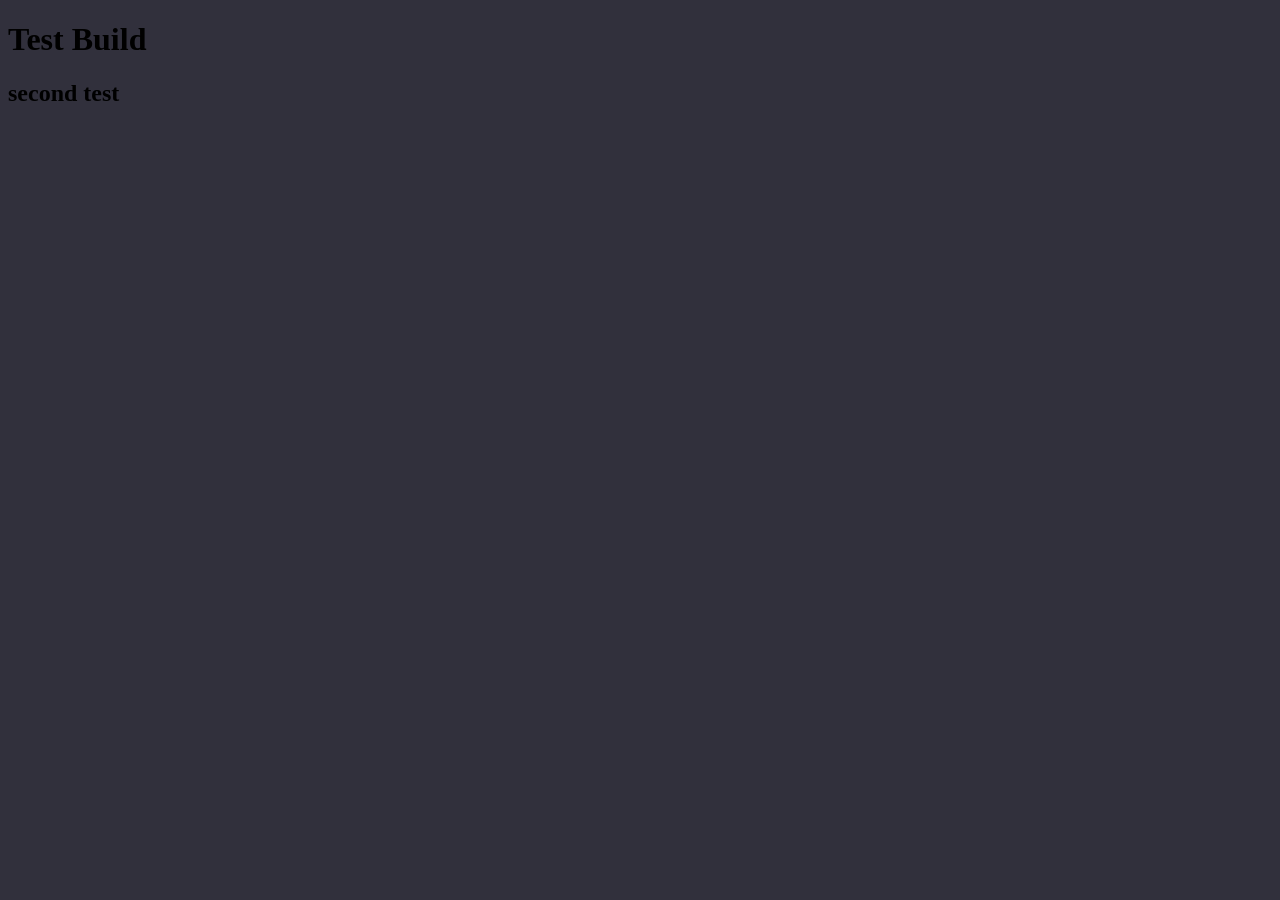
==== docs/index.html @ a85225e2 "перелинковка" ====
<!doctype html><html lang="en"><head><meta charset="UTF-8"/><meta name="viewport" content="width=device-width,initial-scale=1"/><title>Test build</title><script defer="defer" src="main.js"></script><link href="main.css" rel="stylesheet"></head><body><h1>Test Build</h1><h2>second test</h2></body></html>
---- docs/main.css ----
body {
  background-color: rgb(49, 48, 60);
}
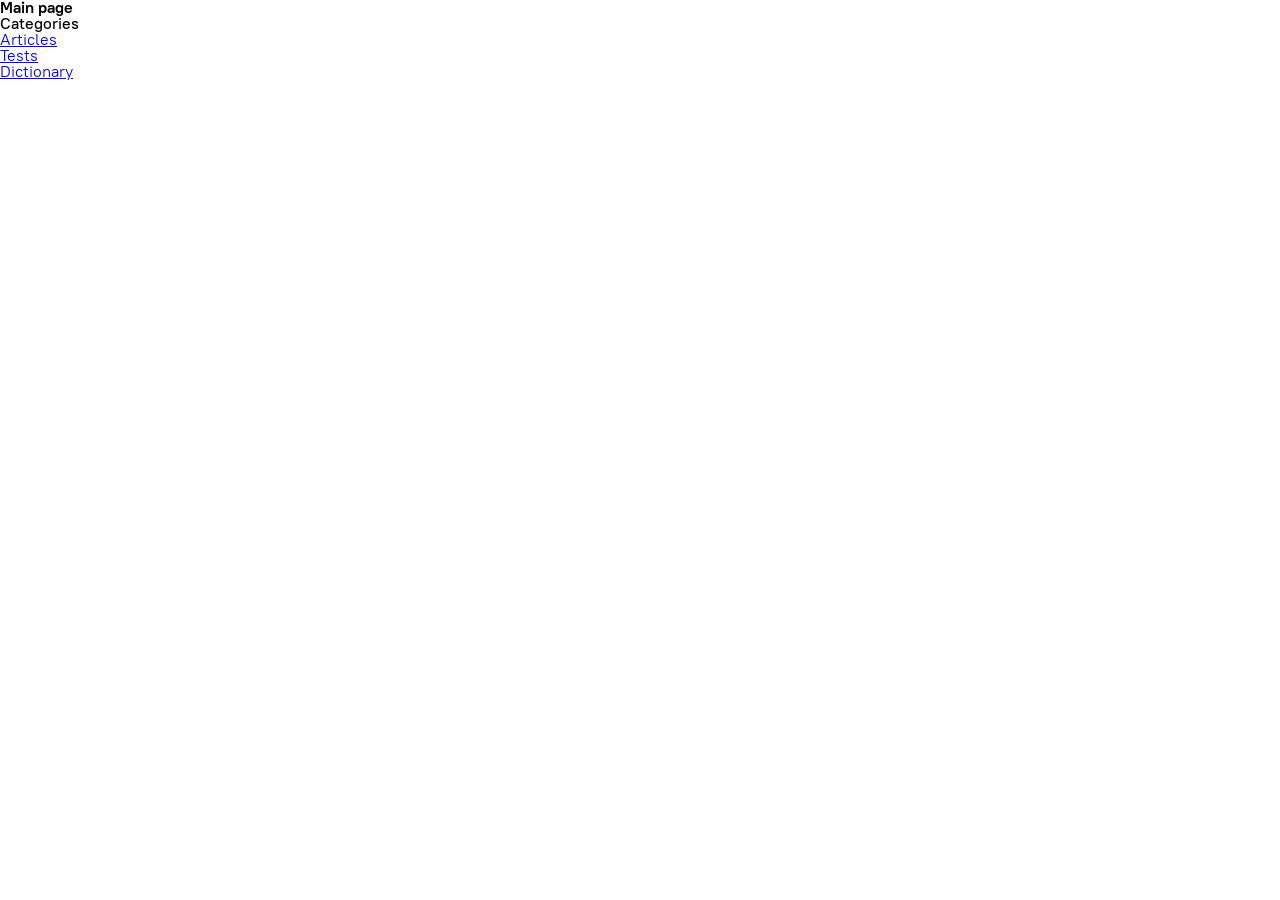
==== commit ce88bbeb: "build" ====
--- a/docs/index.html
+++ b/docs/index.html
@@ -1 +1 @@
-<!doctype html><html lang="en"><head><meta charset="UTF-8"/><meta name="viewport" content="width=device-width,initial-scale=1"/><title>Test build</title><script defer="defer" src="main.js"></script><link href="main.css" rel="stylesheet"></head><body><h1>Test Build</h1><h2>second test</h2></body></html>+<!doctype html><html lang="en"><head><meta charset="UTF-8"/><meta name="viewport" content="width=device-width,initial-scale=1"/><title>Main page</title><script defer="defer" src="main.js"></script><link href="main.css" rel="stylesheet"></head><body><h1>Main page</h1><h2>Categories</h2><ul><li><a href="pages/articles.html">Articles</a></li><li><a href="pages/tests.html">Tests</a></li><li><a href="pages/dictionary.html">Dictionary</a></li></ul></body></html>
--- a/docs/main.css
+++ b/docs/main.css
@@ -1,4 +1,96 @@
+/* http://meyerweb.com/eric/tools/css/reset/ 
+   v2.0 | 20110126
+   License: none (public domain)
+*/
+
+html, body, div, span, applet, object, iframe,
+h1, h2, h3, h4, h5, h6, p, blockquote, pre,
+a, abbr, acronym, address, big, cite, code,
+del, dfn, em, img, ins, kbd, q, s, samp,
+small, strike, strong, sub, sup, tt, var,
+b, u, i, center,
+dl, dt, dd, ol, ul, li,
+fieldset, form, label, legend,
+table, caption, tbody, tfoot, thead, tr, th, td,
+article, aside, canvas, details, embed, 
+figure, figcaption, footer, header, hgroup, 
+menu, nav, output, ruby, section, summary,
+time, mark, audio, video {
+	margin: 0;
+	padding: 0;
+	border: 0;
+	font-size: 100%;
+	font: inherit;
+	vertical-align: baseline;
+}
+/* HTML5 display-role reset for older browsers */
+article, aside, details, figcaption, figure, 
+footer, header, hgroup, menu, nav, section {
+	display: block;
+}
 body {
-  background-color: rgb(49, 48, 60);
+	line-height: 1;
+}
+ol, ul {
+	list-style: none;
+}
+blockquote, q {
+	quotes: none;
+}
+blockquote:before, blockquote:after,
+q:before, q:after {
+	content: '';
+	content: none;
+}
+table {
+	border-collapse: collapse;
+	border-spacing: 0;
+}
+@font-face {
+    font-family: 'PT Root UI';
+    src: url(fonts/f82344daaacb5424b169.woff), 
+         url(fonts/f31c5219b0912845f393.woff2);
+    font-weight: 700;
 }
 
+@font-face {
+    font-family: 'PT Root UI';
+    src: url(fonts/e24244df074291681cd3.woff), 
+         url(fonts/6f2ccf4ac327e1d6507e.woff2);
+    font-weight: 500;
+}
+
+@font-face {
+    font-family: 'PT Root UI';
+    src: url(fonts/ea7178e3e5d27a1d3248.woff), 
+         url(fonts/b43dba986b9cde356afd.woff2);
+    font-weight: 400;
+}
+
+@font-face {
+    font-family: 'PT Root UI';
+    src: url(fonts/8bf08d3a5b04f523d0d4.woff), 
+         url(fonts/f0497492db8214d4938e.woff2);
+    font-weight: 300;
+}
+body {
+    font-family: 'Pt Root UI', Arial, Helvetica, sans-serif;
+}
+
+h1 {
+    font-weight: 700;
+}
+
+h2 {
+    font-weight: 500;
+}
+
+h3 {
+    font-weight: 400;
+}
+
+h4 {
+    font-weight: 300;
+}
+
+
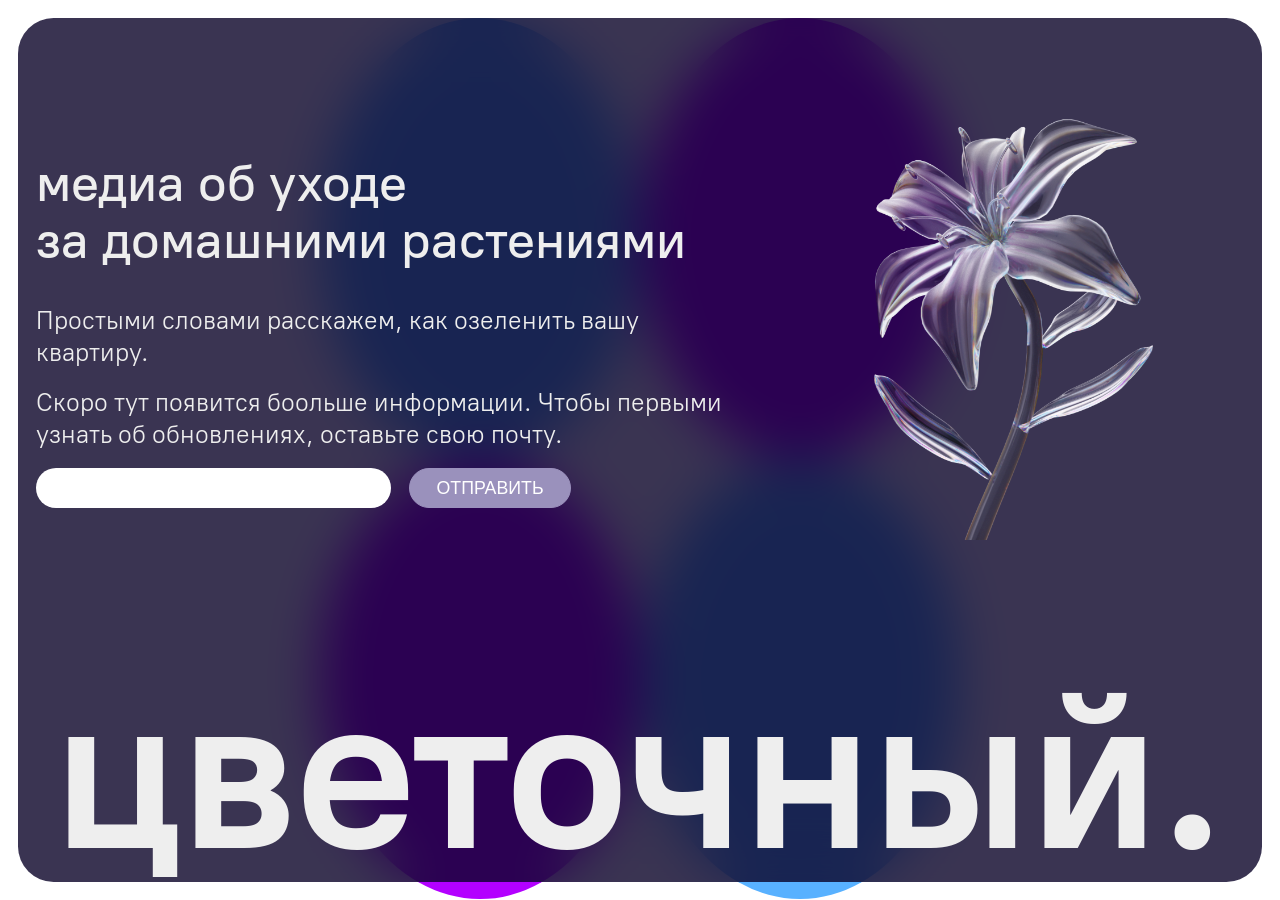
==== commit cef94124: "build" ====
--- a/docs/index.html
+++ b/docs/index.html
@@ -1 +1 @@
-<!doctype html><html lang="en"><head><meta charset="UTF-8"/><meta name="viewport" content="width=device-width,initial-scale=1"/><title>Main page</title><script defer="defer" src="main.js"></script><link href="main.css" rel="stylesheet"></head><body><h1>Main page</h1><h2>Categories</h2><ul><li><a href="pages/articles.html">Articles</a></li><li><a href="pages/tests.html">Tests</a></li><li><a href="pages/dictionary.html">Dictionary</a></li></ul></body></html>+<!doctype html><html lang="en"><head><meta charset="UTF-8"/><meta name="viewport" content="width=device-width,initial-scale=1"/><title>Main page</title><script defer="defer" src="main.js"></script><link href="main.css" rel="stylesheet"></head><body id="index"><div class="indexAnimation"><div class="animCircle"></div><div class="animCircle"></div><div class="animCircle"></div><div class="animCircle"></div></div><div id="indexWrapper"><div class="indexContainer"><div class="indexContainerInfo"><h2>медиа об уходе<br/>за домашними растениями</h2><p>Простыми словами расскажем, как озеленить вашу квартиру.</p><p>Скоро тут появится боольше информации. Чтобы первыми узнать об обновлениях, оставьте свою почту.</p><form id="my-form" action="https://formspree.io/f/xkgqkege" method="POST"><input name="message"/> <button id="my-form-button">отправить</button><p id="my-form-status"></p></form></div><div class="indexContainerImage"><img src="images/4c9125b22da4316fb09c.svg" alt=""/></div></div><h1>цветочный.</h1></div><script>var form=document.getElementById("my-form");async function handleSubmit(e){e.preventDefault();var t=document.getElementById("my-form-status"),n=new FormData(e.target);fetch(e.target.action,{method:form.method,body:n,headers:{Accept:"application/json"}}).then(e=>{e.ok?(t.innerHTML="Спасибо!",form.reset()):e.json().then(e=>{Object.hasOwn(e,"errors")?t.innerHTML=e.errors.map(e=>e.message).join(", "):t.innerHTML="Упс! Какая-то ошибка"})}).catch(e=>{t.innerHTML="Упс! Какая-то ошибка"})}form.addEventListener("submit",handleSubmit)</script></body></html>
--- a/docs/main.css
+++ b/docs/main.css
@@ -73,24 +73,199 @@
          url(fonts/f0497492db8214d4938e.woff2);
     font-weight: 300;
 }
+* {
+  box-sizing: border-box;
+}
+html {
+  font-size: calc(1vw / 14.4);
+}
 body {
-    font-family: 'Pt Root UI', Arial, Helvetica, sans-serif;
-}
-
-h1 {
-    font-weight: 700;
-}
-
-h2 {
-    font-weight: 500;
+  font-family: 'PT Root UI', Arial, Helvetica, sans-serif;
 }
 
 h3 {
-    font-weight: 400;
-}
-
+  font-weight: 400;
+}
 h4 {
-    font-weight: 300;
-}
-
-
+  font-weight: 300;
+}
+/* стилия для заглушки */
+#index {
+  display: flex;
+  justify-content: center;
+  align-items: center;
+  overflow: hidden;
+  position: relative;
+}
+#indexWrapper {
+  overflow: hidden;
+  margin-top: 20rem;
+  width: 1400rem;
+  height: 96vh;
+  border-radius: 40rem;
+  background-color: #090227cc;
+  display: flex;
+  flex-direction: column;
+  justify-content: space-between;
+  backdrop-filter: blur(30rem);
+}
+#index h1 {
+  font-weight: 700;
+  font-size: 250rem;
+  color: #eee;
+  display: block;
+  margin: 0 auto;
+}
+#index h2 {
+  font-weight: 500;
+  font-size: 58rem;
+  line-height: 64rem;
+  color: #eee;
+  margin-bottom: 40rem;
+}
+#index p,
+#index label {
+  font-weight: 400;
+  font-size: 28rem;
+  line-height: 36rem;
+  color: #eee;
+  margin: 20rem 0;
+}
+.indexContainer {
+  display: flex;
+}
+.indexContainerInfo {
+  padding: 60rem 20rem;
+  width: 60%;
+}
+.indexContainerImage {
+  width: 40%;
+  padding-top: 20rem;
+}
+.indexContainerImage img {
+  width: 56%;
+  display: block;
+  margin: 0 auto;
+  transition: transform ease 1s;
+}
+.indexContainerImage img:hover {
+  transform: translateX(-60rem) translateY(40rem);
+  transition: transform ease 1s;
+}
+p#my-form-status {
+  font-size: 16rem;
+  line-height: 100%;
+  margin: 10rem 0 0 20rem;
+}
+#index form input {
+  height: 46rem;
+  width: 400rem;
+  border-radius: 30rem;
+  border: 2rem solid transparent;
+  outline: none;
+  padding: 0 20rem;
+  font-size: 20rem;
+  transition: border ease 0.4s;
+}
+#index form input:focus {
+  border: 2rem solid #9a91bc;
+  transition: border ease 0.8s;
+}
+#index form button {
+  height: 46rem;
+  padding: 0 30rem;
+  text-transform: uppercase;
+  font-size: 20rem;
+  border-radius: 30rem;
+  border: 2rem solid #9a91bc;
+  background-color: #9a91bc;
+  color: #fff;
+  font-weight: 500;
+  cursor: pointer;
+  margin-left: 20rem;
+  transition: all ease 0.4s;
+}
+#index form button:hover {
+  background-color: #8075aa;
+  border: 2rem solid #8075aa;
+  transition: all ease 0.8s;
+}
+.indexAnimation {
+  position: absolute;
+  width: 50%;
+  height: 100%;
+  display: flex;
+  flex-wrap: wrap;
+  top: 2%;
+  left: 25%;
+  animation: rotate 10s linear infinite;
+}
+.animCircle {
+  width: 50%;
+  height: 50%;
+  background-color: #b300ff;
+  border-radius: 100%;
+  z-index: -1;
+}
+.animCircle:nth-of-type(1),
+.animCircle:nth-of-type(4) {
+  background-color: #58b1ff;
+}
+@media screen and (max-width: 1280px) {
+  #indexWrapper {
+    justify-content: flex-end;
+    gap: 100rem;
+  }
+}
+@media screen and (max-width: 780px) {
+  html {
+    font-size: calc(1vw / 6);
+  }
+  #index {
+    overflow: auto;
+  }
+  #indexWrapper {
+    width: calc(100% - 40rem);
+    margin: 20rem;
+    height: fit-content;
+    gap: 0;
+  }
+  .indexContainer {
+    flex-direction: column;
+  }
+  .indexContainer > div {
+    width: 100%;
+  }
+  #index h1 {
+    font-size: 100rem;
+    margin-top: 40rem;
+  }
+  #index form input,
+  #index form button {
+    width: 100%;
+    margin: 10rem 0 0 0;
+  }
+  .animCircle {
+    width: 240rem;
+    height: 240rem;
+  }
+  .indexAnimation {
+    width: 100%;
+    height: auto;
+    top: 50%;
+    left: 0;
+  }
+}
+@keyframes rotate {
+  0% {
+    transform: rotate(0) scale(0.8);
+  }
+  50% {
+    transform: rotate(180deg) scale(0.5);
+  }
+  100% {
+    transform: rotate(360deg) scale(0.8);
+  }
+}
+
+
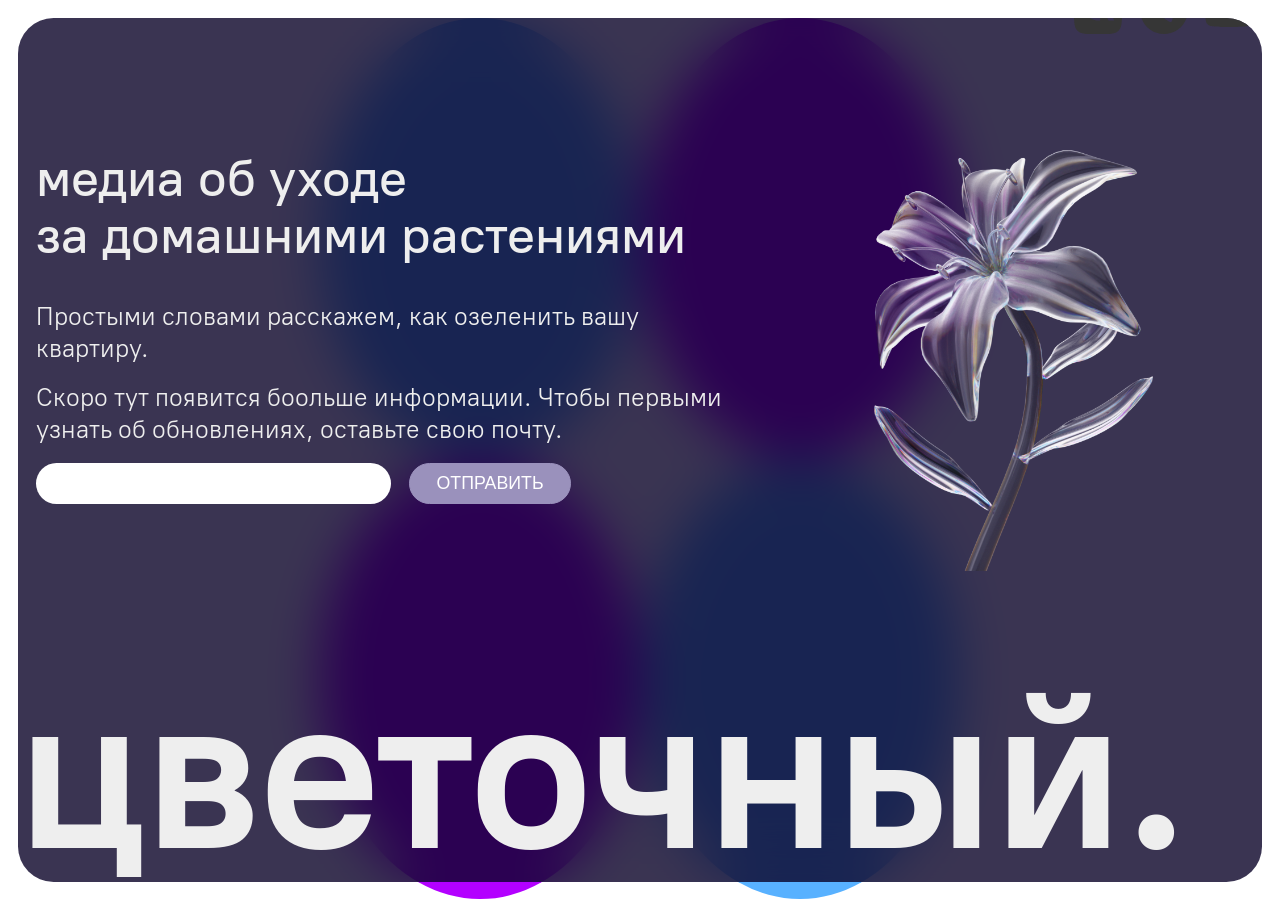
==== commit 5ab5d2c0: "chunks + styleguides" ====
--- a/docs/index.html
+++ b/docs/index.html
@@ -1 +1 @@
-<!doctype html><html lang="en"><head><meta charset="UTF-8"/><meta name="viewport" content="width=device-width,initial-scale=1"/><title>Main page</title><script defer="defer" src="main.js"></script><link href="main.css" rel="stylesheet"></head><body id="index"><div class="indexAnimation"><div class="animCircle"></div><div class="animCircle"></div><div class="animCircle"></div><div class="animCircle"></div></div><div id="indexWrapper"><div class="indexContainer"><div class="indexContainerInfo"><h2>медиа об уходе<br/>за домашними растениями</h2><p>Простыми словами расскажем, как озеленить вашу квартиру.</p><p>Скоро тут появится боольше информации. Чтобы первыми узнать об обновлениях, оставьте свою почту.</p><form id="my-form" action="https://formspree.io/f/xkgqkege" method="POST"><input name="message"/> <button id="my-form-button">отправить</button><p id="my-form-status"></p></form></div><div class="indexContainerImage"><img src="images/4c9125b22da4316fb09c.svg" alt=""/></div></div><h1>цветочный.</h1></div><script>var form=document.getElementById("my-form");async function handleSubmit(e){e.preventDefault();var t=document.getElementById("my-form-status"),n=new FormData(e.target);fetch(e.target.action,{method:form.method,body:n,headers:{Accept:"application/json"}}).then(e=>{e.ok?(t.innerHTML="Спасибо!",form.reset()):e.json().then(e=>{Object.hasOwn(e,"errors")?t.innerHTML=e.errors.map(e=>e.message).join(", "):t.innerHTML="Упс! Какая-то ошибка"})}).catch(e=>{t.innerHTML="Упс! Какая-то ошибка"})}form.addEventListener("submit",handleSubmit)</script></body></html>+<!doctype html><html lang="en"><head><meta charset="UTF-8"/><meta name="viewport" content="width=device-width,initial-scale=1"/><title>Main page</title><script defer="defer" src="index.js"></script><link href="index.css" rel="stylesheet"></head><body id="index"><div class="indexAnimation"><div class="animCircle"></div><div class="animCircle"></div><div class="animCircle"></div><div class="animCircle"></div></div><div id="indexWrapper"><header><nav><a href="https://vk.com/" class="icon"><svg width="48" height="48" viewBox="0 0 48 48" fill="none" xmlns="http://www.w3.org/2000/svg"><g clip-path="url(#clip0_2_190)"><path fill-rule="evenodd" clip-rule="evenodd" d="M3.37413 3.37413C0 6.74826 0 12.1788 0 23.04V24.96C0 35.8212 0 41.2517 3.37413 44.6259C6.74826 48 12.1788 48 23.04 48H24.96C35.8212 48 41.2517 48 44.6259 44.6259C48 41.2517 48 35.8212 48 24.96V23.04C48 12.1788 48 6.74826 44.6259 3.37413C41.2517 0 35.8212 0 24.96 0H23.04C12.1788 0 6.74826 0 3.37413 3.37413ZM8.10012 14.6001C8.36012 27.0801 14.6001 34.5801 25.5401 34.5801H26.1602V27.4401C30.1802 27.8401 33.22 30.7801 34.44 34.5801H40.1201C38.5601 28.9001 34.4599 25.7601 31.8999 24.5601C34.4599 23.0801 38.0599 19.4801 38.9199 14.6001H33.7598C32.6398 18.5601 29.3202 22.1601 26.1602 22.5001V14.6001H21V28.4401C17.8 27.6401 13.7601 23.7601 13.5801 14.6001H8.10012Z"/></g><defs><clipPath id="clip0_2_190"><rect width="48" height="48" fill="white"/></clipPath></defs></svg> </a><a href="https://web.telegram.org/" class="icon"><svg width="48" height="48" viewBox="0 0 48 48" fill="none" xmlns="http://www.w3.org/2000/svg"><g clip-path="url(#clip0_2_177)"><path fill-rule="evenodd" clip-rule="evenodd" d="M48 24C48 37.2548 37.2548 48 24 48C10.7452 48 0 37.2548 0 24C0 10.7452 10.7452 0 24 0C37.2548 0 48 10.7452 48 24ZM24.8601 17.7179C22.5257 18.6888 17.8603 20.6984 10.8638 23.7466C9.72766 24.1984 9.13251 24.6404 9.07834 25.0726C8.98677 25.803 9.90142 26.0906 11.1469 26.4822C11.3164 26.5355 11.4919 26.5907 11.6719 26.6492C12.8973 27.0475 14.5457 27.5135 15.4026 27.5321C16.1799 27.5489 17.0475 27.2284 18.0053 26.5707C24.5423 22.158 27.9168 19.9276 28.1286 19.8795C28.2781 19.8456 28.4852 19.803 28.6255 19.9277C28.7659 20.0524 28.7521 20.2886 28.7372 20.352C28.6466 20.7383 25.0562 24.0762 23.1982 25.8036C22.619 26.3421 22.2081 26.724 22.1242 26.8113C21.936 27.0067 21.7443 27.1915 21.56 27.3692C20.4215 28.4667 19.5678 29.2896 21.6072 30.6336C22.5873 31.2794 23.3715 31.8135 24.1539 32.3463C25.0084 32.9282 25.8606 33.5085 26.9632 34.2313C27.2442 34.4155 27.5125 34.6068 27.7738 34.7931C28.7681 35.5019 29.6615 36.1388 30.7652 36.0373C31.4065 35.9782 32.0689 35.3752 32.4053 33.5767C33.2004 29.3263 34.7633 20.1169 35.1244 16.3219C35.1561 15.9895 35.1163 15.5639 35.0843 15.3771C35.0523 15.1904 34.9855 14.9242 34.7427 14.7272C34.4552 14.4939 34.0113 14.4447 33.8127 14.4482C32.91 14.4641 31.5251 14.9456 24.8601 17.7179Z"/></g><defs><clipPath id="clip0_2_177"><rect width="48" height="48" fill="white"/></clipPath></defs></svg> </a><a href="https://youtube.com/" class="icon"><svg width="48" height="48" viewBox="0 0 48 48" fill="none" xmlns="http://www.w3.org/2000/svg"><g clip-path="url(#clip0_2_179)"><path d="M47.044 12.3709C46.7726 11.3497 46.2378 10.4178 45.493 9.66822C44.7483 8.91869 43.8197 8.37791 42.8003 8.1C39.0476 7.09091 24.0476 7.09091 24.0476 7.09091C24.0476 7.09091 9.04761 7.09091 5.29488 8.1C4.27547 8.37791 3.34693 8.91869 2.60218 9.66822C1.85744 10.4178 1.32262 11.3497 1.05124 12.3709C0.0476075 16.14 0.0476074 24 0.0476074 24C0.0476074 24 0.0476075 31.86 1.05124 35.6291C1.32262 36.6503 1.85744 37.5822 2.60218 38.3318C3.34693 39.0813 4.27547 39.6221 5.29488 39.9C9.04761 40.9091 24.0476 40.9091 24.0476 40.9091C24.0476 40.9091 39.0476 40.9091 42.8003 39.9C43.8197 39.6221 44.7483 39.0813 45.493 38.3318C46.2378 37.5822 46.7726 36.6503 47.044 35.6291C48.0476 31.86 48.0476 24 48.0476 24C48.0476 24 48.0476 16.14 47.044 12.3709Z"/><path d="M19.1385 31.1373V16.8628L31.684 24.0001L19.1385 31.1373Z" fill="#4c445c"/></g><defs><clipPath id="clip0_2_179"><rect width="48" height="48" fill="white"/></clipPath></defs></svg></a></nav></header><main class="indexContainer"><div class="indexContainerInfo"><h2>медиа об уходе<br/>за домашними растениями</h2><p>Простыми словами расскажем, как озеленить вашу квартиру.</p><p>Скоро тут появится боольше информации. Чтобы первыми узнать об обновлениях, оставьте свою почту.</p><form id="my-form" action="https://formspree.io/f/xkgqkege" method="POST"><input name="message"/> <button id="my-form-button">отправить</button><p id="my-form-status"></p></form></div><div class="indexContainerImage"><img src="images/4c9125b22da4316fb09c.svg" alt=""/></div></main><footer><h1 contenteditable="true">цветочный.</h1></footer></div><script>var form=document.getElementById("my-form");async function handleSubmit(e){e.preventDefault();var t=document.getElementById("my-form-status"),n=new FormData(e.target);fetch(e.target.action,{method:form.method,body:n,headers:{Accept:"application/json"}}).then(e=>{e.ok?(t.innerHTML="Спасибо!",form.reset()):e.json().then(e=>{Object.hasOwn(e,"errors")?t.innerHTML=e.errors.map(e=>e.message).join(", "):t.innerHTML="Упс! Какая-то ошибка"})}).catch(e=>{t.innerHTML="Упс! Какая-то ошибка"})}form.addEventListener("submit",handleSubmit)</script></body></html>
--- a/docs/index.css
+++ b/docs/index.css
@@ -0,0 +1,301 @@
+/* http://meyerweb.com/eric/tools/css/reset/ 
+   v2.0 | 20110126
+   License: none (public domain)
+*/
+
+html, body, div, span, applet, object, iframe,
+h1, h2, h3, h4, h5, h6, p, blockquote, pre,
+a, abbr, acronym, address, big, cite, code,
+del, dfn, em, img, ins, kbd, q, s, samp,
+small, strike, strong, sub, sup, tt, var,
+b, u, i, center,
+dl, dt, dd, ol, ul, li,
+fieldset, form, label, legend,
+table, caption, tbody, tfoot, thead, tr, th, td,
+article, aside, canvas, details, embed, 
+figure, figcaption, footer, header, hgroup, 
+menu, nav, output, ruby, section, summary,
+time, mark, audio, video {
+	margin: 0;
+	padding: 0;
+	border: 0;
+	font-size: 100%;
+	font: inherit;
+	vertical-align: baseline;
+}
+/* HTML5 display-role reset for older browsers */
+article, aside, details, figcaption, figure, 
+footer, header, hgroup, menu, nav, section {
+	display: block;
+}
+body {
+	line-height: 1;
+}
+ol, ul {
+	list-style: none;
+}
+blockquote, q {
+	quotes: none;
+}
+blockquote:before, blockquote:after,
+q:before, q:after {
+	content: '';
+	content: none;
+}
+table {
+	border-collapse: collapse;
+	border-spacing: 0;
+}
+@font-face {
+    font-family: 'PT Root UI';
+    src: url(fonts/f82344daaacb5424b169.woff), 
+         url(fonts/f31c5219b0912845f393.woff2);
+    font-weight: 700;
+}
+
+@font-face {
+    font-family: 'PT Root UI';
+    src: url(fonts/e24244df074291681cd3.woff), 
+         url(fonts/6f2ccf4ac327e1d6507e.woff2);
+    font-weight: 500;
+}
+
+@font-face {
+    font-family: 'PT Root UI';
+    src: url(fonts/ea7178e3e5d27a1d3248.woff), 
+         url(fonts/b43dba986b9cde356afd.woff2);
+    font-weight: 400;
+}
+
+@font-face {
+    font-family: 'PT Root UI';
+    src: url(fonts/8bf08d3a5b04f523d0d4.woff), 
+         url(fonts/f0497492db8214d4938e.woff2);
+    font-weight: 300;
+}
+* {
+  box-sizing: border-box;
+}
+html {
+  font-size: calc(1vw / 14.4);
+}
+body {
+  font-family: 'PT Root UI', Arial, Helvetica, sans-serif;
+}
+
+h3 {
+  font-weight: 400;
+}
+h4 {
+  font-weight: 300;
+}
+/* стилия для заглушки */
+#index {
+  display: flex;
+  justify-content: center;
+  align-items: center;
+  overflow: hidden;
+  position: relative;
+}
+#indexWrapper {
+  overflow: hidden;
+  margin-top: 20rem;
+  width: 1400rem;
+  height: 96vh;
+  border-radius: 40rem;
+  background-color: #090227cc;
+  display: flex;
+  flex-direction: column;
+  justify-content: space-between;
+  backdrop-filter: blur(30rem);
+}
+#index h1 {
+  font-weight: 700;
+  font-size: 250rem;
+  color: #eee;
+  display: block;
+  margin: 0 auto;
+}
+#index h2 {
+  font-weight: 500;
+  font-size: 58rem;
+  line-height: 64rem;
+  color: #eee;
+  margin-bottom: 40rem;
+}
+#index p,
+#index label {
+  font-weight: 400;
+  font-size: 28rem;
+  line-height: 36rem;
+  color: #eee;
+  margin: 20rem 0;
+}
+.indexContainer {
+  display: flex;
+}
+.indexContainerInfo {
+  padding: 20rem 20rem 0 20rem;
+  width: 60%;
+}
+.indexContainerImage {
+  width: 40%;
+  padding-top: 20rem;
+}
+.indexContainerImage img {
+  width: 56%;
+  display: block;
+  margin: 0 auto;
+  transition: transform ease 1s;
+}
+.indexContainerImage img:hover {
+  transform: translateX(-60rem) translateY(40rem);
+  transition: transform ease 1s;
+}
+p#my-form-status {
+  font-size: 16rem;
+  line-height: 100%;
+  margin: 10rem 0 0 20rem;
+}
+#index form input {
+  height: 46rem;
+  width: 400rem;
+  border-radius: 30rem;
+  border: 2rem solid transparent;
+  outline: none;
+  padding: 0 20rem;
+  font-size: 20rem;
+  transition: border ease 0.4s;
+}
+#index form input:focus {
+  border: 2rem solid #9a91bc;
+  transition: border ease 0.8s;
+}
+#index form button {
+  height: 46rem;
+  padding: 0 30rem;
+  text-transform: uppercase;
+  font-size: 20rem;
+  border-radius: 30rem;
+  border: 2rem solid #9a91bc;
+  background-color: #9a91bc;
+  color: #fff;
+  font-weight: 500;
+  cursor: pointer;
+  margin-left: 20rem;
+  transition: all ease 0.4s;
+}
+#index form button:hover {
+  background-color: #8075aa;
+  border: 2rem solid #8075aa;
+  transition: all ease 0.8s;
+}
+.indexAnimation {
+  position: absolute;
+  width: 50%;
+  height: 100%;
+  display: flex;
+  flex-wrap: wrap;
+  top: 2%;
+  left: 25%;
+  animation: rotate 10s linear infinite;
+}
+.animCircle {
+  width: 50%;
+  height: 50%;
+  background-color: #b300ff;
+  border-radius: 100%;
+  z-index: -1;
+}
+.animCircle:nth-of-type(1),
+.animCircle:nth-of-type(4) {
+  background-color: #58b1ff;
+}
+.icon path:first-of-type {
+  fill: #363636;
+  width: 48rem;
+  height: 48rem;
+  transition: fill ease 0.5s;
+}
+.icon:nth-of-type(1) svg:hover path:first-of-type {
+  fill: #0077ff;
+  transition: fill ease 0.8s;
+}
+.icon:nth-of-type(2) svg:hover path:first-of-type {
+  fill: #2aabee;
+  transition: fill ease 0.8s;
+}
+.icon:nth-of-type(3) svg:hover path:first-of-type {
+  fill: #ff0302;
+  transition: fill ease 0.8s;
+}
+nav {
+  display: flex;
+  justify-content: flex-end;
+  padding: 10rem;
+  gap: 20rem;
+}
+p {
+  color: red;
+}
+.text {
+  color: blue;
+}
+@media screen and (max-width: 1280px) {
+  #indexWrapper {
+    justify-content: flex-end;
+    gap: 100rem;
+  }
+}
+@media screen and (max-width: 780px) {
+  html {
+    font-size: calc(1vw / 6);
+  }
+  #index {
+    overflow: auto;
+  }
+  #indexWrapper {
+    width: calc(100% - 40rem);
+    margin: 20rem;
+    height: fit-content;
+    gap: 0;
+  }
+  .indexContainer {
+    flex-direction: column;
+  }
+  .indexContainer > div {
+    width: 100%;
+  }
+  #index h1 {
+    font-size: 100rem;
+    margin-top: 40rem;
+  }
+  #index form input,
+  #index form button {
+    width: 100%;
+    margin: 10rem 0 0 0;
+  }
+  .animCircle {
+    width: 240rem;
+    height: 240rem;
+  }
+  .indexAnimation {
+    width: 100%;
+    height: auto;
+    top: 50%;
+    left: 0;
+  }
+}
+@keyframes rotate {
+  0% {
+    transform: rotate(0) scale(0.8);
+  }
+  50% {
+    transform: rotate(180deg) scale(0.5);
+  }
+  100% {
+    transform: rotate(360deg) scale(0.8);
+  }
+}
+
+
